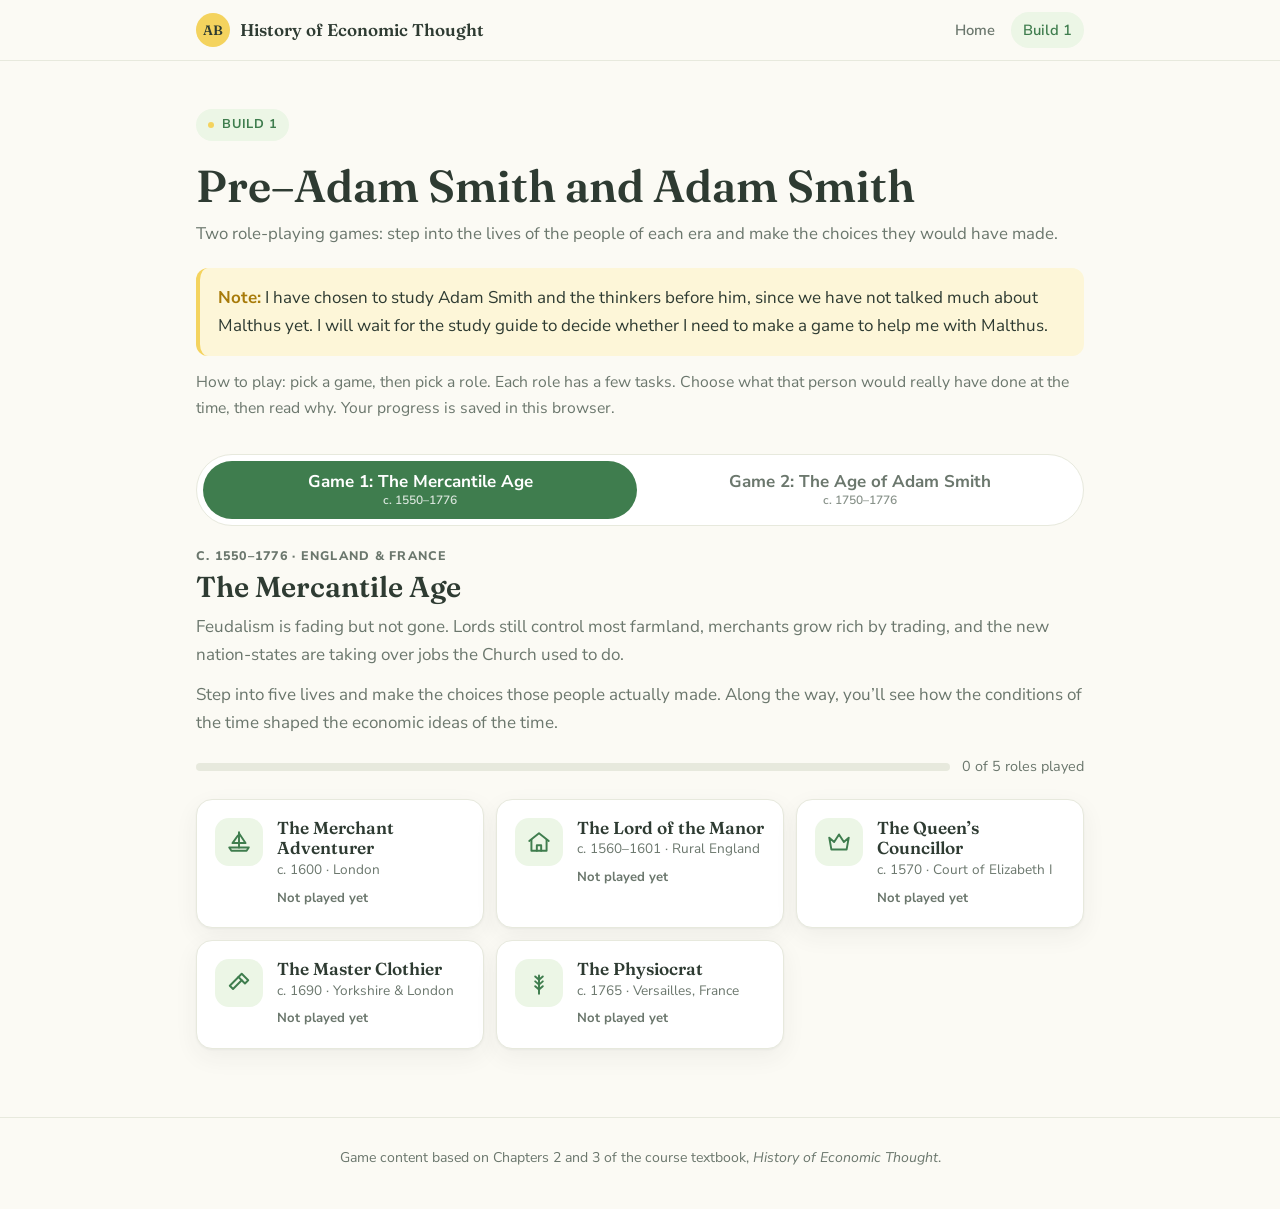
==== build-1.html @ c8bf2710 "Add files via upload" ====
<!DOCTYPE html>
<html lang="en">
<head>
  <meta charset="utf-8">
  <meta name="viewport" content="width=device-width, initial-scale=1">
  <title>Build 1: Pre–Adam Smith and Adam Smith · Abigail Bonzon</title>
  <meta name="description" content="Role-playing games on the mercantile era and the age of Adam Smith.">
  <link rel="preconnect" href="https://fonts.googleapis.com">
  <link rel="preconnect" href="https://fonts.gstatic.com" crossorigin>
  <link href="https://fonts.googleapis.com/css2?family=Fraunces:opsz,wght@9..144,600;9..144,700&family=Nunito+Sans:wght@400;600;700;800&display=swap" rel="stylesheet">
  <link rel="stylesheet" href="css/style.css">
</head>
<body>
  <header class="topbar">
    <div class="wrap topbar-inner">
      <a class="brand" href="index.html"><span class="brand-mark">AB</span>History of Economic Thought</a>
      <nav class="nav" id="site-nav" aria-label="Projects"></nav>
    </div>
  </header>

  <main class="wrap">
    <div class="page-head">
      <p class="pill"><span class="dot"></span>Build 1</p>
      <h1>Pre–Adam Smith and Adam Smith</h1>
      <p class="sub">Two role-playing games: step into the lives of the people of each era and make the choices they would have made.</p>
      <div class="note">
        <strong>Note:</strong> I have chosen to study Adam Smith and the thinkers before him, since we have not talked much about Malthus yet. I will wait for the study guide to decide whether I need to make a game to help me with Malthus.
      </div>
      <p class="how">How to play: pick a game, then pick a role. Each role has a few tasks. Choose what that person would really have done at the time, then read why. Your progress is saved in this browser.</p>
    </div>

    <section>
      <div class="tabs" id="game-tabs" role="tablist" aria-label="Games"></div>
      <div id="game-area" aria-live="polite"></div>
    </section>
  </main>

  <footer class="footer">
    <div class="wrap">Game content based on Chapters 2 and 3 of the course textbook, <em>History of Economic Thought</em>.</div>
  </footer>

  <script src="js/site.js"></script>
  <script src="js/games/mercantile.js"></script>
  <script src="js/games/smith.js"></script>
  <script src="js/role-game.js"></script>
</body>
</html>
---- css/style.css ----
/* History of Economic Thought · Abigail Bonzon · shared styles */

:root {
  --bg: #fbfaf4;
  --surface: #ffffff;
  --ink: #2e3b32;
  --muted: #6b776d;
  --line: #e7e9dd;
  --green: #8cc084;
  --green-deep: #3f7d4e;
  --green-soft: #ecf6e6;
  --yellow: #f4d35e;
  --yellow-deep: #a87b0a;
  --yellow-soft: #fdf6d8;
  --red: #c0553f;
  --red-soft: #fbece7;
  --shadow: 0 1px 2px rgba(46, 59, 50, 0.05), 0 8px 24px rgba(46, 59, 50, 0.06);
  --radius: 16px;
  --serif: "Fraunces", Georgia, "Times New Roman", serif;
  --sans: "Nunito Sans", system-ui, -apple-system, "Segoe UI", Roboto, sans-serif;
}

* { box-sizing: border-box; }
html { -webkit-text-size-adjust: 100%; scroll-behavior: smooth; }

body {
  margin: 0;
  background: var(--bg);
  color: var(--ink);
  font-family: var(--sans);
  font-size: 17px;
  line-height: 1.65;
}

h1, h2, h3 { font-family: var(--serif); font-weight: 600; line-height: 1.2; margin: 0; }
p { margin: 0; }
a { color: var(--green-deep); }
button { font: inherit; }

.wrap { max-width: 920px; margin: 0 auto; padding: 0 16px; }

/* ---------- Top bar ---------- */
.topbar {
  position: sticky;
  top: 0;
  z-index: 10;
  background: rgba(251, 250, 244, 0.88);
  backdrop-filter: blur(10px);
  -webkit-backdrop-filter: blur(10px);
  border-bottom: 1px solid var(--line);
}
.topbar-inner {
  display: flex;
  align-items: center;
  justify-content: space-between;
  gap: 12px;
  min-height: 60px;
  flex-wrap: wrap;
}
.brand {
  display: flex;
  align-items: center;
  gap: 10px;
  text-decoration: none;
  color: var(--ink);
  font-family: var(--serif);
  font-weight: 600;
}
.brand-mark {
  display: grid;
  place-items: center;
  width: 34px;
  height: 34px;
  border-radius: 50%;
  background: var(--yellow);
  color: var(--ink);
  font-size: 0.85rem;
  letter-spacing: 0.02em;
}
.nav { display: flex; gap: 4px; flex-wrap: wrap; }
.nav a {
  text-decoration: none;
  color: var(--muted);
  font-weight: 600;
  font-size: 0.92rem;
  padding: 6px 12px;
  border-radius: 999px;
}
.nav a:hover { color: var(--ink); background: var(--green-soft); }
.nav a[aria-current="page"] { color: var(--green-deep); background: var(--green-soft); }

/* ---------- Hero ---------- */
.hero { position: relative; overflow: hidden; padding: 64px 0 40px; }
.hero::before, .hero::after {
  content: "";
  position: absolute;
  border-radius: 50%;
  z-index: -1;
}
.hero::before {
  width: 360px; height: 360px;
  right: -80px; top: -120px;
  background: radial-gradient(circle, var(--yellow-soft) 0%, rgba(253, 246, 216, 0) 70%);
}
.hero::after {
  width: 300px; height: 300px;
  left: -150px; top: 30%;
  background: radial-gradient(circle, var(--green-soft) 0%, rgba(236, 246, 230, 0) 70%);
}
.pill {
  display: inline-flex;
  align-items: center;
  gap: 8px;
  font-size: 0.8rem;
  font-weight: 700;
  letter-spacing: 0.06em;
  text-transform: uppercase;
  color: var(--green-deep);
  background: var(--green-soft);
  padding: 5px 12px;
  border-radius: 999px;
  margin-bottom: 18px;
}
.pill .dot { width: 6px; height: 6px; border-radius: 50%; background: var(--yellow); }
.hero h1 { font-size: clamp(2.2rem, 7vw, 3.6rem); letter-spacing: -0.01em; }
.hero h1 .hl {
  background: linear-gradient(transparent 62%, var(--yellow-soft) 62%, var(--yellow-soft) 92%, transparent 92%);
}
.byline { margin-top: 14px; color: var(--muted); font-size: 1.1rem; }
.byline strong { color: var(--ink); font-weight: 700; }
.sprig { display: block; margin-bottom: 8px; }

/* ---------- Sections ---------- */
section { padding: 20px 0; }
.section-title {
  display: flex;
  align-items: center;
  gap: 12px;
  font-size: 1.5rem;
  margin-bottom: 16px;
}
.section-title::after { content: ""; flex: 1; height: 1px; background: var(--line); }

.card {
  background: var(--surface);
  border: 1px solid var(--line);
  border-radius: var(--radius);
  box-shadow: var(--shadow);
  padding: 28px;
}
.welcome { border-top: 4px solid var(--green); }
.welcome h2 { font-size: 1.6rem; margin-bottom: 10px; }
.welcome p { font-size: 1.08rem; }

/* Project bars */
.project-list { display: grid; gap: 12px; }
.project-bar {
  display: flex;
  align-items: center;
  gap: 18px;
  padding: 18px 20px;
  background: var(--surface);
  border: 1px solid var(--line);
  border-radius: var(--radius);
  box-shadow: var(--shadow);
  text-decoration: none;
  color: var(--ink);
  transition: transform 0.15s ease, border-color 0.15s ease;
}
.project-bar:hover { transform: translateY(-2px); border-color: var(--green); }
.project-num {
  flex: none;
  display: grid;
  place-items: center;
  width: 52px;
  height: 52px;
  border-radius: 14px;
  background: var(--yellow-soft);
  color: var(--yellow-deep);
  font-family: var(--serif);
  font-weight: 700;
  font-size: 1.25rem;
}
.project-text { flex: 1; min-width: 0; }
.project-text h3 { font-size: 1.15rem; }
.project-text p { color: var(--muted); font-size: 0.95rem; }
.project-arrow {
  flex: none;
  display: grid;
  place-items: center;
  width: 36px;
  height: 36px;
  border-radius: 50%;
  background: var(--green-soft);
  color: var(--green-deep);
  font-weight: 700;
}
.project-bar.soon {
  box-shadow: none;
  background: transparent;
  border-style: dashed;
  color: var(--muted);
}
.project-bar.soon:hover { transform: none; border-color: var(--line); }
.project-bar.soon .project-num { background: var(--bg); color: var(--muted); }

.footer {
  margin-top: 48px;
  padding: 28px 0 40px;
  border-top: 1px solid var(--line);
  color: var(--muted);
  font-size: 0.88rem;
  text-align: center;
}

/* ---------- Build page ---------- */
.page-head { padding: 48px 0 12px; }
.page-head h1 { font-size: clamp(2rem, 6vw, 2.8rem); }
.page-head .sub { color: var(--muted); margin-top: 8px; font-size: 1.05rem; }
.note {
  margin-top: 20px;
  padding: 16px 18px;
  border-radius: 12px;
  background: var(--yellow-soft);
  border-left: 4px solid var(--yellow);
}
.note strong { color: var(--yellow-deep); }
.how { color: var(--muted); margin-top: 14px; font-size: 0.98rem; }

.tabs {
  display: flex;
  gap: 6px;
  padding: 6px;
  background: var(--surface);
  border: 1px solid var(--line);
  border-radius: 999px;
  margin-bottom: 20px;
}
.tab {
  flex: 1;
  border: 0;
  background: transparent;
  color: var(--muted);
  font-weight: 700;
  padding: 10px 14px;
  border-radius: 999px;
  cursor: pointer;
  line-height: 1.3;
}
.tab small { display: block; font-weight: 600; font-size: 0.75rem; opacity: 0.8; }
.tab[aria-selected="true"] { background: var(--green-deep); color: #fff; }

/* Era + roles */
.era-head { margin-bottom: 18px; }
.eyebrow {
  font-size: 0.78rem;
  font-weight: 800;
  letter-spacing: 0.1em;
  text-transform: uppercase;
  color: var(--yellow-deep);
}
.era-head h2 { font-size: 1.8rem; margin: 4px 0 8px; }
.era-head p { color: var(--muted); }
.progress-line { display: flex; align-items: center; gap: 12px; margin: 14px 0 20px; font-size: 0.9rem; color: var(--muted); }
.progress-track { flex: 1; height: 8px; background: var(--line); border-radius: 999px; overflow: hidden; }
.progress-fill { height: 100%; background: linear-gradient(90deg, var(--green), var(--yellow)); border-radius: 999px; transition: width 0.4s ease; }

.role-grid { display: grid; grid-template-columns: repeat(auto-fill, minmax(240px, 1fr)); gap: 12px; }
.role-card {
  display: flex;
  gap: 14px;
  align-items: flex-start;
  text-align: left;
  padding: 18px;
  background: var(--surface);
  border: 1px solid var(--line);
  border-radius: var(--radius);
  box-shadow: var(--shadow);
  cursor: pointer;
  color: var(--ink);
  transition: transform 0.15s ease, border-color 0.15s ease;
}
.role-card:hover { transform: translateY(-2px); border-color: var(--green); }
.role-card h3 { font-size: 1.08rem; }
.role-meta { font-size: 0.85rem; color: var(--muted); }
.role-status { margin-top: 6px; font-size: 0.82rem; font-weight: 700; color: var(--muted); }
.role-card.done .role-status { color: var(--green-deep); }

.badge {
  flex: none;
  display: grid;
  place-items: center;
  width: 48px;
  height: 48px;
  border-radius: 14px;
  background: var(--green-soft);
  color: var(--green-deep);
}
.badge svg { width: 26px; height: 26px; }
.role-card.done .badge { background: var(--yellow-soft); color: var(--yellow-deep); }

/* Play screens */
.panel {
  background: var(--surface);
  border: 1px solid var(--line);
  border-radius: var(--radius);
  box-shadow: var(--shadow);
  padding: 26px;
}
.link-btn {
  border: 0;
  background: none;
  color: var(--green-deep);
  font-weight: 700;
  cursor: pointer;
  padding: 0;
  margin-bottom: 14px;
}
.role-title { display: flex; gap: 14px; align-items: center; margin-bottom: 18px; }
.role-title h2 { font-size: 1.5rem; }
.section-label {
  font-size: 0.78rem;
  font-weight: 800;
  letter-spacing: 0.1em;
  text-transform: uppercase;
  color: var(--green-deep);
  margin-bottom: 8px;
}
.prose p + p { margin-top: 12px; }

.hud {
  display: flex;
  flex-wrap: wrap;
  justify-content: space-between;
  align-items: center;
  gap: 10px;
  margin-bottom: 14px;
  font-size: 0.9rem;
  color: var(--muted);
}
.meter {
  display: inline-flex;
  align-items: center;
  gap: 8px;
  background: var(--yellow-soft);
  color: var(--ink);
  font-weight: 700;
  padding: 5px 12px;
  border-radius: 999px;
}
.meter .delta { font-size: 0.82rem; }
.delta.up { color: var(--green-deep); }
.delta.down { color: var(--red); }
.steps { display: flex; gap: 6px; }
.steps span { width: 22px; height: 6px; border-radius: 999px; background: var(--line); }
.steps span.good { background: var(--green); }
.steps span.miss { background: var(--yellow); }
.steps span.now { background: var(--green-deep); }

.task-title { font-size: 1.35rem; margin-bottom: 10px; }
.choices { display: grid; gap: 10px; margin-top: 18px; }
.choice {
  text-align: left;
  padding: 14px 16px;
  border-radius: 12px;
  border: 1.5px solid var(--line);
  background: var(--bg);
  color: var(--ink);
  cursor: pointer;
  line-height: 1.5;
  transition: border-color 0.15s, background 0.15s;
}
.choice:hover:not(:disabled) { border-color: var(--green); background: #fff; }
.choice:disabled { cursor: default; }
.choice.correct { border-color: var(--green-deep); background: var(--green-soft); }
.choice.wrong { border-color: var(--red); background: var(--red-soft); }
.choice.faded { opacity: 0.55; }

.result { margin-top: 16px; padding: 14px 16px; border-radius: 12px; }
.result.good { background: var(--green-soft); }
.result.bad { background: var(--red-soft); }
.result strong { display: block; margin-bottom: 2px; }
.lesson {
  margin-top: 12px;
  padding: 14px 16px;
  border-radius: 12px;
  background: var(--yellow-soft);
  border-left: 4px solid var(--yellow);
}
.lesson .section-label { color: var(--yellow-deep); margin-bottom: 4px; }

.actions { display: flex; flex-wrap: wrap; gap: 10px; margin-top: 20px; }
.btn {
  border: 1.5px solid var(--green-deep);
  background: var(--green-deep);
  color: #fff;
  font-weight: 700;
  padding: 11px 20px;
  border-radius: 999px;
  cursor: pointer;
  text-decoration: none;
}
.btn:hover { filter: brightness(1.08); }
.btn.ghost { background: transparent; color: var(--green-deep); }

.score-row { display: flex; flex-wrap: wrap; gap: 12px; margin: 6px 0 20px; }
.score-box { flex: 1; min-width: 140px; padding: 14px 16px; border-radius: 12px; background: var(--bg); border: 1px solid var(--line); }
.score-box .big { font-family: var(--serif); font-size: 1.8rem; font-weight: 700; color: var(--green-deep); }
.score-box .small { font-size: 0.85rem; color: var(--muted); }
.stars { color: var(--yellow); letter-spacing: 2px; font-size: 1.3rem; }
.stars .off { color: var(--line); }

.finale {
  margin-top: 20px;
  padding: 20px 22px;
  border-radius: var(--radius);
  background: linear-gradient(135deg, var(--green-soft), var(--yellow-soft));
  border: 1px solid var(--line);
}
.finale h3 { font-size: 1.3rem; margin-bottom: 6px; }

@media (max-width: 560px) {
  .card, .panel { padding: 20px; }
  .tab small { display: none; }
  .project-bar { gap: 14px; padding: 16px; }
  .project-num { width: 44px; height: 44px; font-size: 1.1rem; }
}
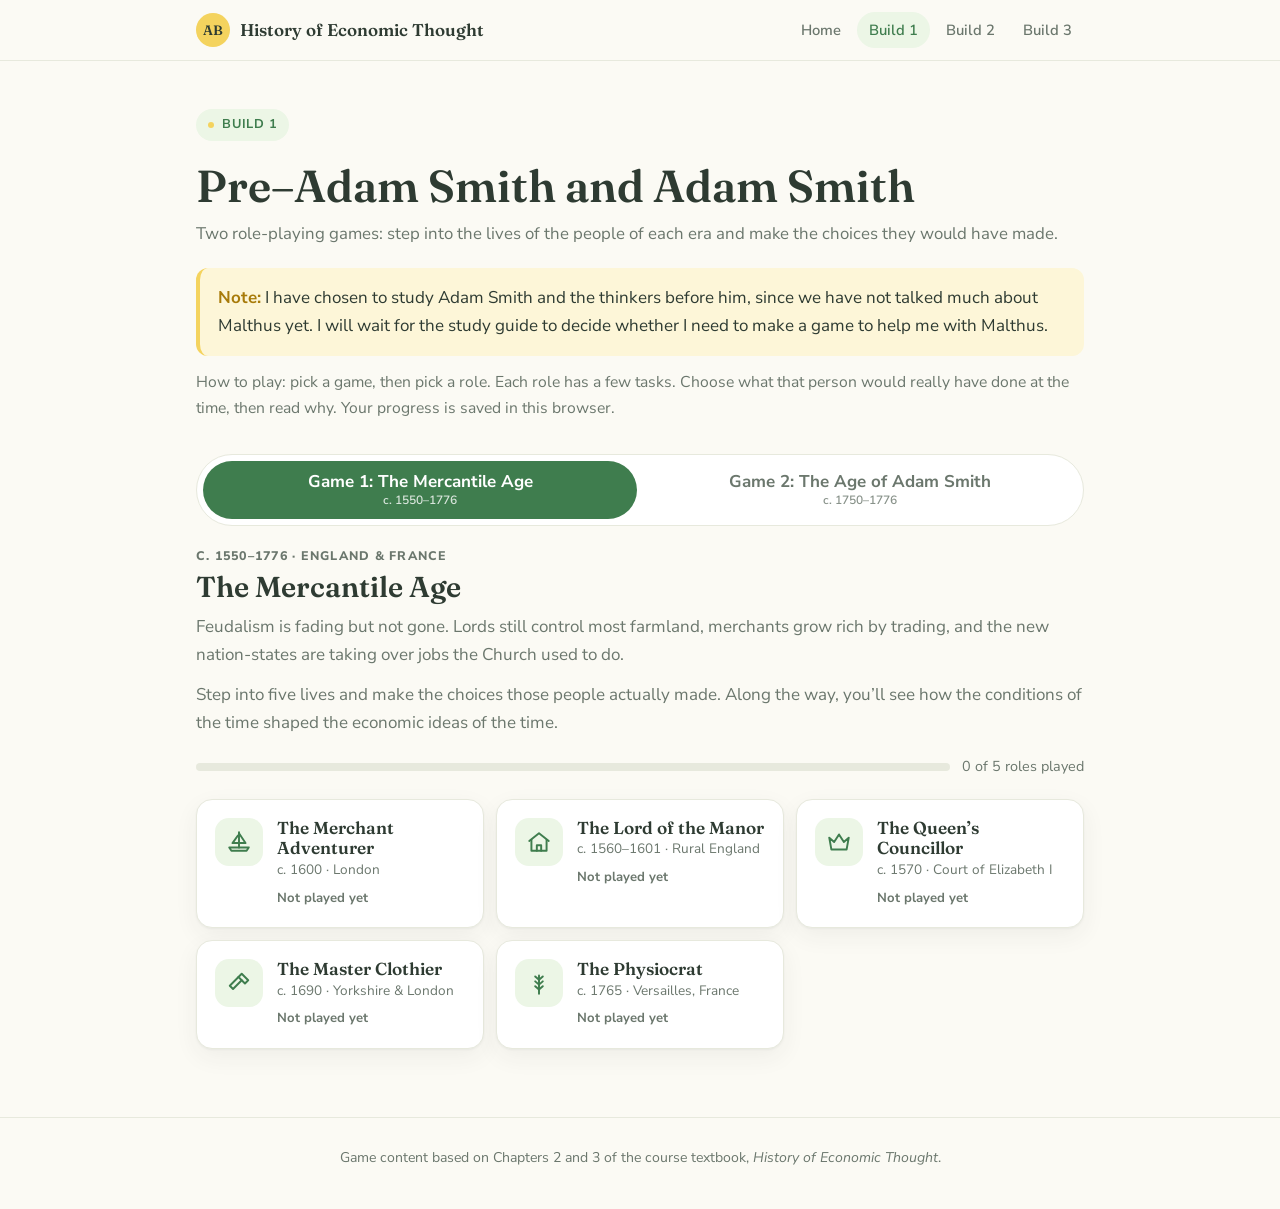
==== commit 28ebfdb8: "Add files via upload" ====
--- a/build-1.html
+++ b/build-1.html
@@ -8,7 +8,7 @@
   <link rel="preconnect" href="https://fonts.googleapis.com">
   <link rel="preconnect" href="https://fonts.gstatic.com" crossorigin>
   <link href="https://fonts.googleapis.com/css2?family=Fraunces:opsz,wght@9..144,600;9..144,700&family=Nunito+Sans:wght@400;600;700;800&display=swap" rel="stylesheet">
-  <link rel="stylesheet" href="css/style.css">
+  <link rel="stylesheet" href="css/style.css?v=3">
 </head>
 <body>
   <header class="topbar">
@@ -39,9 +39,9 @@
     <div class="wrap">Game content based on Chapters 2 and 3 of the course textbook, <em>History of Economic Thought</em>.</div>
   </footer>
 
-  <script src="js/site.js"></script>
-  <script src="js/games/mercantile.js"></script>
-  <script src="js/games/smith.js"></script>
-  <script src="js/role-game.js"></script>
+  <script src="js/site.js?v=3"></script>
+  <script src="js/games/mercantile.js?v=3"></script>
+  <script src="js/games/smith.js?v=3"></script>
+  <script src="js/role-game.js?v=3"></script>
 </body>
 </html>
--- a/css/style.css
+++ b/css/style.css
@@ -14,6 +14,8 @@
   --yellow-soft: #fdf6d8;
   --red: #c0553f;
   --red-soft: #fbece7;
+  --blue: #6f97ad;
+  --blue-soft: #dfeaf1;
   --shadow: 0 1px 2px rgba(46, 59, 50, 0.05), 0 8px 24px rgba(46, 59, 50, 0.06);
   --radius: 16px;
   --serif: "Fraunces", Georgia, "Times New Roman", serif;
@@ -419,6 +421,126 @@
 }
 .finale h3 { font-size: 1.3rem; margin-bottom: 6px; }
 
+/* ---------- Workbook (lab) ---------- */
+.badge.num { font-family: var(--serif); font-weight: 700; font-size: 1.25rem; }
+.lab-figure {
+  margin: 18px 0 4px;
+  padding: 14px;
+  border: 1px solid var(--line);
+  border-radius: 14px;
+  background: var(--bg);
+}
+.lab-figure svg { display: block; width: 100%; height: auto; }
+.lab-figure .caption { margin-top: 8px; font-size: 0.85rem; color: var(--muted); }
+.lab-figure text { font-family: var(--sans); font-size: 12px; font-weight: 600; fill: var(--muted); }
+.lab-figure text.t-strong { fill: var(--ink); font-weight: 800; }
+.lab-figure text.t-big { fill: var(--ink); font-weight: 800; font-size: 14px; }
+.lab-figure .profit { fill: var(--green); }
+.lab-figure .rent { fill: var(--yellow); }
+.lab-figure .wage { fill: var(--blue-soft); }
+.lab-figure .past { fill: var(--blue-soft); stroke: var(--blue); stroke-width: 1.2; }
+.lab-figure .present { fill: var(--green); }
+.lab-figure .bar-soft { fill: var(--green-soft); stroke: var(--green); stroke-width: 1.2; }
+.lab-figure .bar-off { fill: none; stroke: var(--line); stroke-width: 2; stroke-dasharray: 6 5; }
+.lab-figure .before { fill: var(--blue-soft); stroke: var(--blue); stroke-width: 1.2; }
+.lab-figure .after { fill: var(--green); }
+.lab-figure .pline { stroke: var(--green-deep); stroke-width: 3; fill: none; }
+.lab-figure .wline { stroke: var(--ink); stroke-width: 1.5; stroke-dasharray: 6 5; }
+.lab-figure .wsline { stroke: var(--blue); stroke-width: 2; }
+.lab-figure .guide { stroke: var(--ink); stroke-dasharray: 3 4; opacity: 0.45; }
+.lab-figure .grid { stroke: var(--line); }
+.lab-figure .ax { stroke: var(--muted); stroke-width: 1.4; }
+
+.legend { display: flex; flex-wrap: wrap; gap: 6px 16px; margin-top: 8px; font-size: 0.85rem; color: var(--muted); }
+.swatch { display: inline-block; width: 12px; height: 12px; border-radius: 3px; margin-right: 6px; vertical-align: -1px; }
+
+.formula {
+  font-family: ui-monospace, "Cascadia Mono", Consolas, monospace;
+  font-size: 0.9em;
+  background: var(--yellow-soft);
+  padding: 1px 6px;
+  border-radius: 6px;
+  white-space: nowrap;
+}
+
+.q-list { display: grid; gap: 12px; margin-top: 18px; }
+.q-card {
+  padding: 16px;
+  border-radius: 12px;
+  border: 1.5px solid var(--line);
+  background: #fff;
+  transition: border-color 0.2s, background 0.2s;
+}
+.q-card.done { border-color: var(--green); background: var(--green-soft); }
+.q-prompt { font-weight: 700; }
+.q-row { display: flex; flex-wrap: wrap; align-items: center; gap: 8px; margin-top: 10px; }
+.q-input {
+  font: inherit;
+  width: 150px;
+  max-width: 100%;
+  padding: 9px 12px;
+  border-radius: 10px;
+  border: 1.5px solid var(--line);
+  background: var(--bg);
+  color: var(--ink);
+}
+.q-input:focus { outline: none; border-color: var(--green-deep); }
+.q-input:disabled { background: #fff; color: var(--green-deep); font-weight: 800; }
+.q-unit { color: var(--muted); font-weight: 600; }
+.q-feedback { margin-top: 10px; font-size: 0.95rem; }
+.q-feedback:empty { display: none; }
+.q-feedback.bad { color: var(--red); }
+.q-card .choices { margin-top: 10px; }
+.q-card .choice { padding: 11px 14px; }
+.shake { animation: shake 0.35s; }
+@keyframes shake {
+  20%, 60% { transform: translateX(-5px); }
+  40%, 80% { transform: translateX(5px); }
+}
+.btn.small { padding: 8px 16px; font-size: 0.92rem; }
+.btn:disabled { opacity: 0.4; cursor: not-allowed; filter: none; }
+.step-nav { display: flex; justify-content: space-between; align-items: center; gap: 10px; margin-top: 24px; }
+
+.lab-controls { display: grid; gap: 10px; margin-bottom: 12px; }
+.slider-row { display: grid; grid-template-columns: minmax(110px, 160px) 1fr 64px; gap: 10px; align-items: center; font-weight: 700; font-size: 0.92rem; }
+.slider-row output { text-align: right; color: var(--green-deep); font-weight: 800; }
+.slider-row input[type="range"] { width: 100%; accent-color: var(--green-deep); }
+.btn-row { display: flex; flex-wrap: wrap; gap: 8px; }
+.readouts { display: grid; grid-template-columns: repeat(auto-fit, minmax(118px, 1fr)); gap: 8px; margin-top: 12px; }
+.readout { background: #fff; border: 1px solid var(--line); border-radius: 10px; padding: 8px 10px; }
+.readout .k { font-size: 0.72rem; font-weight: 800; letter-spacing: 0.06em; text-transform: uppercase; color: var(--muted); }
+.readout .v { font-family: var(--serif); font-weight: 700; font-size: 1.2rem; }
+
+.table-wrap { overflow-x: auto; }
+.calc-table { width: 100%; border-collapse: collapse; font-size: 0.9rem; background: #fff; border-radius: 10px; overflow: hidden; }
+.calc-table th, .calc-table td { padding: 8px 10px; text-align: right; border-bottom: 1px solid var(--line); white-space: nowrap; }
+.calc-table th:first-child, .calc-table td:first-child { text-align: left; }
+.calc-table thead th { font-size: 0.75rem; text-transform: uppercase; letter-spacing: 0.05em; color: var(--muted); background: var(--bg); }
+.calc-table tr:last-child td { border-bottom: 0; }
+.calc-table .hl { background: var(--yellow-soft); font-weight: 800; }
+
+.calc-table input[type="range"] { width: 90px; accent-color: var(--green-deep); vertical-align: middle; }
+.calc-table .win { background: var(--green-soft); font-weight: 800; color: var(--green-deep); }
+
+.venn-regions { display: grid; grid-template-columns: repeat(auto-fit, minmax(190px, 1fr)); gap: 10px; margin-top: 12px; }
+.venn-region { background: #fff; border: 1px solid var(--line); border-radius: 12px; padding: 10px 12px; font-size: 0.9rem; }
+.venn-region h4 { margin: 0 0 4px; font-family: var(--serif); font-size: 0.98rem; }
+.venn-region ul { margin: 0; padding-left: 18px; color: var(--muted); }
+.lab-figure .c-bentham { fill: var(--yellow); fill-opacity: 0.45; stroke: var(--yellow-deep); }
+.lab-figure .c-say { fill: var(--green); fill-opacity: 0.4; stroke: var(--green-deep); }
+.lab-figure .c-senior { fill: var(--blue); fill-opacity: 0.35; stroke: var(--blue); }
+
+.summary-list { margin: 8px 0 0; padding-left: 20px; }
+.summary-list li + li { margin-top: 6px; }
+
+@media (max-width: 560px) {
+  .lab-figure { padding: 10px; }
+  .lab-figure text { font-size: 18px; }
+  .lab-figure text.t-big { font-size: 20px; }
+  .slider-row { grid-template-columns: 1fr 56px; }
+  .slider-row input[type="range"] { grid-column: 1 / -1; grid-row: 2; }
+}
+
 @media (max-width: 560px) {
   .card, .panel { padding: 20px; }
   .tab small { display: none; }
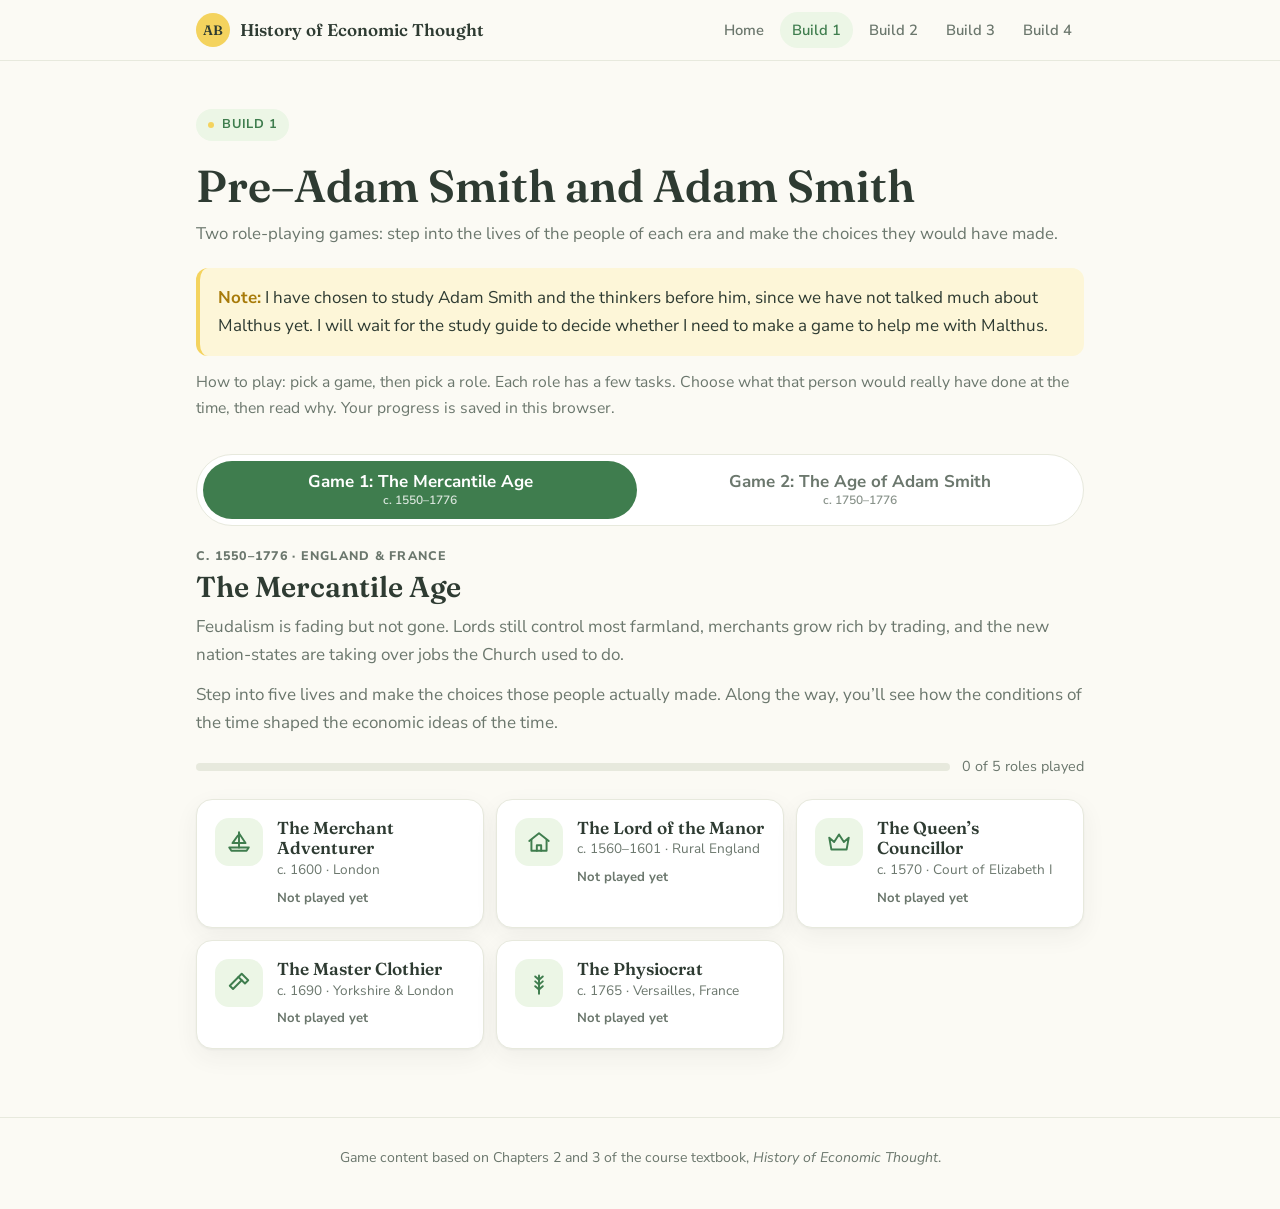
==== commit c2e6d896: "Add files via upload" ====
--- a/build-1.html
+++ b/build-1.html
@@ -8,7 +8,7 @@
   <link rel="preconnect" href="https://fonts.googleapis.com">
   <link rel="preconnect" href="https://fonts.gstatic.com" crossorigin>
   <link href="https://fonts.googleapis.com/css2?family=Fraunces:opsz,wght@9..144,600;9..144,700&family=Nunito+Sans:wght@400;600;700;800&display=swap" rel="stylesheet">
-  <link rel="stylesheet" href="css/style.css?v=3">
+  <link rel="stylesheet" href="css/style.css?v=4">
 </head>
 <body>
   <header class="topbar">
@@ -39,9 +39,9 @@
     <div class="wrap">Game content based on Chapters 2 and 3 of the course textbook, <em>History of Economic Thought</em>.</div>
   </footer>
 
-  <script src="js/site.js?v=3"></script>
-  <script src="js/games/mercantile.js?v=3"></script>
-  <script src="js/games/smith.js?v=3"></script>
-  <script src="js/role-game.js?v=3"></script>
+  <script src="js/site.js?v=4"></script>
+  <script src="js/games/mercantile.js?v=4"></script>
+  <script src="js/games/smith.js?v=4"></script>
+  <script src="js/role-game.js?v=4"></script>
 </body>
 </html>
--- a/css/style.css
+++ b/css/style.css
@@ -530,6 +530,16 @@
 .lab-figure .c-say { fill: var(--green); fill-opacity: 0.4; stroke: var(--green-deep); }
 .lab-figure .c-senior { fill: var(--blue); fill-opacity: 0.35; stroke: var(--blue); }
 
+.chip { display: inline-block; padding: 2px 9px; border-radius: 999px; font-size: 0.78rem; font-weight: 800; white-space: nowrap; }
+.chip.kept { background: var(--green-soft); color: var(--green-deep); }
+.chip.extended { background: var(--yellow-soft); color: var(--yellow-deep); }
+.chip.changed { background: var(--blue-soft); color: #3d6880; }
+.chip.rejected { background: var(--red-soft); color: var(--red); }
+.chip.none { background: var(--bg); color: var(--muted); }
+.calc-table td.wrap-cell { white-space: normal; min-width: 180px; }
+.calc-table.left th, .calc-table.left td { text-align: left; vertical-align: top; }
+.chip { text-transform: capitalize; margin-bottom: 4px; }
+
 .summary-list { margin: 8px 0 0; padding-left: 20px; }
 .summary-list li + li { margin-top: 6px; }
 
